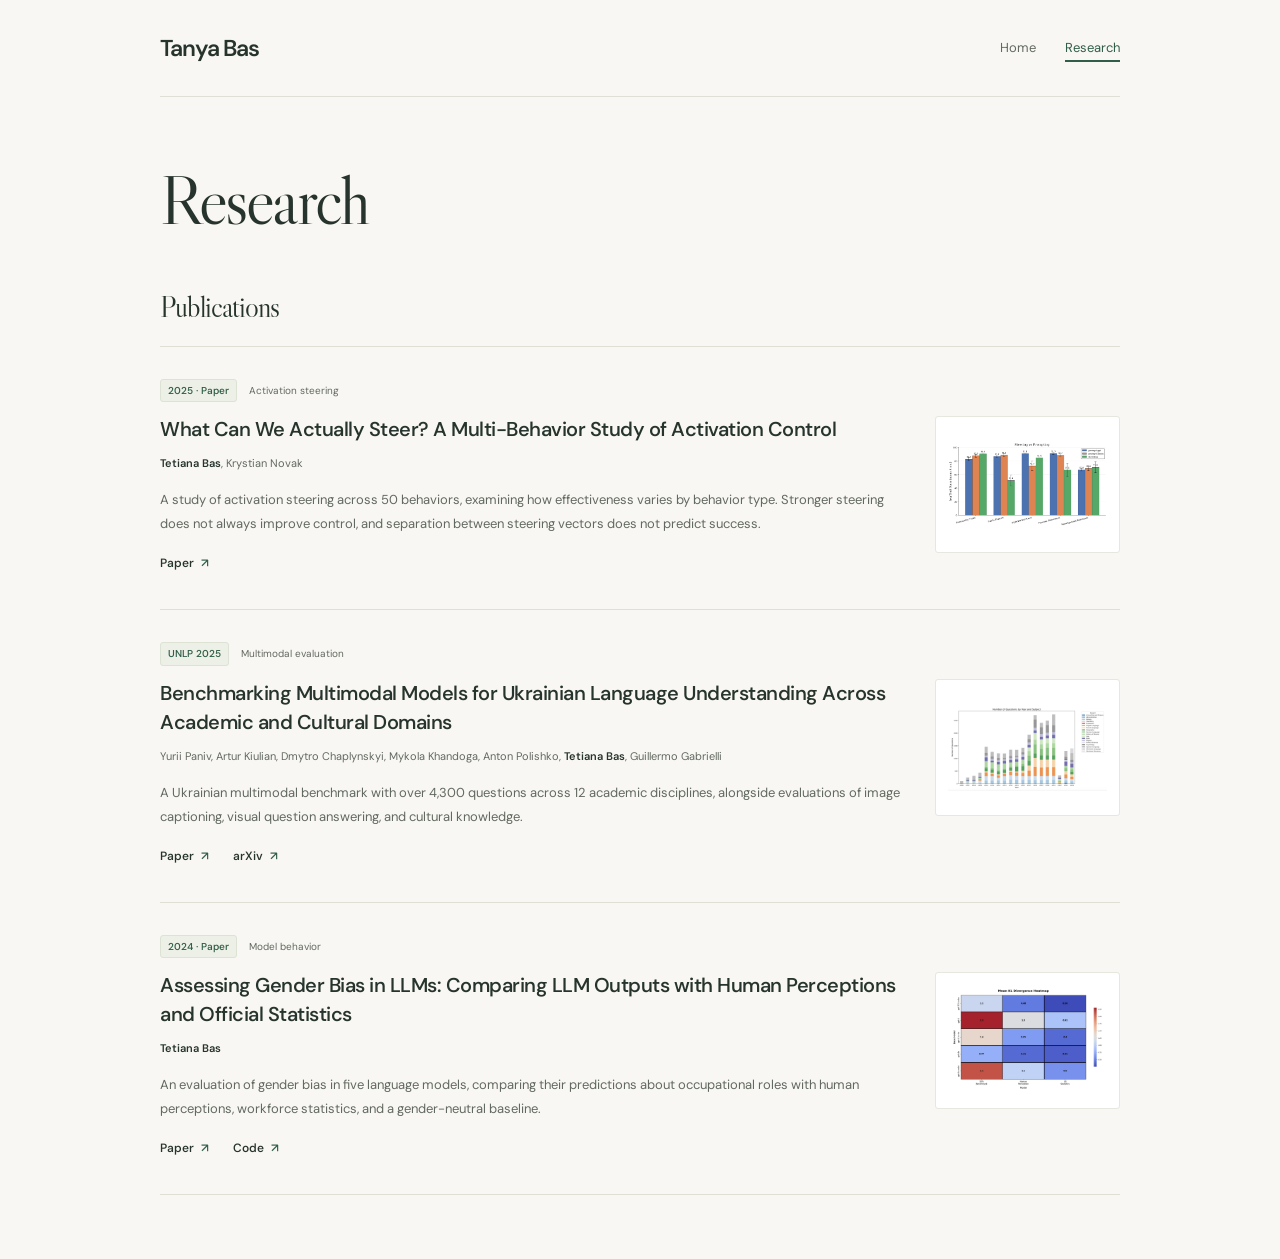
==== research/index.html @ 51245027 "Hide empty Writing section from navigation" ====
<!doctype html>
<html lang="en">
<head>
  <meta charset="utf-8">
  <meta name="viewport" content="width=device-width, initial-scale=1">
  <title>Research · Tanya Bas</title>
  <meta name="description" content="Selected research by Tanya Bas on activation steering, model evaluation, Ukrainian multimodal benchmarks, and gender bias in language models.">
  <meta name="theme-color" content="#f8f7f3">
  <meta property="og:title" content="Research · Tanya Bas">
  <meta property="og:description" content="Selected research by Tanya Bas on activation steering, model evaluation, Ukrainian multimodal benchmarks, and gender bias in language models.">
  <meta property="og:type" content="website">
  <meta property="og:url" content="https://tanya-bas.github.io/research/">
  <link rel="canonical" href="https://tanya-bas.github.io/research/">
  <link rel="icon" href="../assets/favicon.svg" type="image/svg+xml">
  <link rel="preconnect" href="https://fonts.googleapis.com">
  <link rel="preconnect" href="https://fonts.gstatic.com" crossorigin>
  <link href="https://fonts.googleapis.com/css2?family=DM+Sans:wght@400;450;500;550;600;650&family=Libre+Caslon+Display&display=swap" rel="stylesheet">
  <link rel="stylesheet" href="../assets/style.css">
</head>
<body>
  <a class="skip-link" href="#main">Skip to content</a>
  <div class="site-shell">
    <header class="site-header">
      <a class="wordmark" href=".././" aria-label="Tanya Bas, home">Tanya Bas</a>
      <nav aria-label="Main navigation">
          <a href=".././">Home</a>
          <a href="../research/" aria-current="page">Research</a>
          <!-- Restore the Writing link when the first piece is published. -->
      </nav>
    </header>
    <main id="main" tabindex="-1">
      <header class="page-intro">
        <h1>Research</h1>
      </header>

      <section aria-labelledby="publications-title" class="publications">
        <div class="section-heading"><h2 id="publications-title">Publications</h2></div>
        <article class="paper" id="activation-steering">
          <div class="paper-main">
            <div class="paper-meta"><span class="badge">2025 · Paper</span><span>Activation steering</span></div>
            <h3><a href="https://arxiv.org/abs/2511.18284">What Can We Actually Steer? A Multi-Behavior Study of Activation Control</a></h3>
            <p class="authors"><strong>Tetiana Bas</strong>, Krystian Novak</p>
            <p class="paper-summary">A study of activation steering across 50 behaviors, examining how effectiveness varies by behavior type. Stronger steering does not always improve control, and separation between steering vectors does not predict success.</p>
            <div class="paper-links"><a href="https://arxiv.org/abs/2511.18284">Paper <span aria-hidden="true">↗</span></a></div>
          </div>
          <a class="paper-figure" href="../assets/steering_vs_prompting.png" aria-label="View full-size steering versus prompting chart">
            <img src="../assets/steering_vs_prompting.png" alt="Bar chart comparing activation steering with GPT and Llama prompting across personality traits, public figures, style cues, persona archetypes, and misalignment behaviors" width="1087" height="586" loading="lazy">
          </a>
        </article>
        <article class="paper" id="ukrainian-benchmark">
          <div class="paper-main">
            <div class="paper-meta"><span class="badge">UNLP 2025</span><span>Multimodal evaluation</span></div>
            <h3><a href="https://aclanthology.org/2025.unlp-1.2/">Benchmarking Multimodal Models for Ukrainian Language Understanding Across Academic and Cultural Domains</a></h3>
            <p class="authors">Yurii Paniv, Artur Kiulian, Dmytro Chaplynskyi, Mykola Khandoga, Anton Polishko, <strong>Tetiana Bas</strong>, Guillermo Gabrielli</p>
            <p class="paper-summary">A Ukrainian multimodal benchmark with over 4,300 questions across 12 academic disciplines, alongside evaluations of image captioning, visual question answering, and cultural knowledge.</p>
            <div class="paper-links"><a href="https://aclanthology.org/2025.unlp-1.2/">Paper <span aria-hidden="true">↗</span></a><a href="https://arxiv.org/abs/2411.14647">arXiv <span aria-hidden="true">↗</span></a></div>
          </div>
          <a class="paper-figure" href="../assets/evals_ua.png" aria-label="View full-size multimodal benchmark chart">
            <img src="../assets/previews/languages.webp" alt="Comparison of correct answers across models and academic disciplines" width="900" height="488" loading="lazy">
          </a>
        </article>
        <article class="paper" id="gender-bias">
          <div class="paper-main">
            <div class="paper-meta"><span class="badge">2024 · Paper</span><span>Model behavior</span></div>
            <h3><a href="https://arxiv.org/abs/2411.13738">Assessing Gender Bias in LLMs: Comparing LLM Outputs with Human Perceptions and Official Statistics</a></h3>
            <p class="authors"><strong>Tetiana Bas</strong></p>
            <p class="paper-summary">An evaluation of gender bias in five language models, comparing their predictions about occupational roles with human perceptions, workforce statistics, and a gender-neutral baseline.</p>
            <div class="paper-links"><a href="https://arxiv.org/abs/2411.13738">Paper <span aria-hidden="true">↗</span></a><a href="https://github.com/TetianaBas/LLM_biases">Code <span aria-hidden="true">↗</span></a></div>
          </div>
          <a class="paper-figure" href="../assets/evals_gender_bias.png" aria-label="View full-size gender bias analysis heatmap">
            <img src="../assets/previews/bias.webp" alt="Heatmap comparing KL divergence across language models in the gender bias study" width="900" height="603" loading="lazy">
          </a>
        </article>
      </section>
    </main>
  </div>
</body>
</html>
---- assets/style.css ----
:root {
  --paper: #f8f7f3;
  --ink: #27342d;
  --muted: #626960;
  --green: #315e48;
  --line: #dedfd5;
  --soft-green: #edf0e7;
  --serif: 'Libre Caslon Display', Georgia, serif;
  --sans: 'DM Sans', -apple-system, BlinkMacSystemFont, 'Segoe UI', sans-serif;
}

* { box-sizing: border-box; }
html { scroll-behavior: smooth; scroll-padding-top: 32px; }
body {
  margin: 0;
  background: var(--paper);
  color: var(--ink);
  font: 15px/1.75 var(--sans);
  -webkit-font-smoothing: antialiased;
}
::selection { background: #dce6d5; }
a { color: inherit; text-underline-offset: 4px; text-decoration-thickness: 1px; }
a:hover { color: var(--green); }
a:focus-visible { outline: 2px solid var(--green); outline-offset: 5px; border-radius: 2px; }
main:focus { outline: none; }
img { display: block; max-width: 100%; height: auto; }
h1, h2, h3, p, figure { margin: 0; }
h1, h2 { font-family: var(--serif); font-weight: 400; letter-spacing: -.035em; line-height: 1.12; }
h1 { font-size: 76px; }
h2 { font-size: 34px; }
h3 { font-size: 20px; font-weight: 550; line-height: 1.45; letter-spacing: -.025em; }
.site-shell { width: min(100% - 96px, 960px); margin: auto; min-height: 100svh; display: flex; flex-direction: column; }
main { flex: 1; padding-bottom: 64px; }
.skip-link {
  position: fixed;
  top: 12px;
  left: 12px;
  z-index: 10;
  padding: 10px 18px;
  background: var(--ink);
  color: white;
  transform: translateY(-160%);
}
.skip-link:focus { transform: none; color: white; }
.site-header { display: flex; align-items: center; justify-content: space-between; border-bottom: 1px solid var(--line); padding: 28px 0; }
.wordmark { font-size: 23px; font-weight: 600; letter-spacing: -1.1px; text-decoration: none; }
nav { display: flex; align-items: center; gap: 29px; font-size: 13px; }
nav a { text-decoration: none; color: var(--muted); padding: 5px 0; }
nav a:hover { text-decoration: underline; }
nav a[aria-current='page'] { color: var(--green); text-decoration: underline; text-decoration-thickness: 2px; text-underline-offset: 8px; }
.home-intro { display: grid; grid-template-columns: minmax(0, 1fr) 205px; gap: 75px; align-items: center; padding: 70px 0 64px; }
.role { font-size: 21px; color: var(--green); margin: 10px 0 21px; letter-spacing: -.3px; }
.prose { max-width: 555px; color: var(--muted); font-size: 15px; line-height: 1.9; }
.prose p + p { margin-top: 14px; }
.profile-links, .paper-links { display: flex; flex-wrap: wrap; gap: 24px; margin-top: 25px; font-size: 13px; font-weight: 550; }
.profile-links a, .paper-links a { text-decoration: none; }
.profile-links a:hover, .paper-links a:hover { text-decoration: underline; }
.profile-links span, .paper-links span { color: var(--green); margin-left: 4px; }
.portrait { padding-top: 8px; align-self: start; }
.portrait img { width: 205px; aspect-ratio: 1/1.13; object-fit: cover; border: 6px solid white; border-radius: 3px; box-shadow: 0 3px 15px #27342d0c; }
.section-heading { display: flex; justify-content: space-between; align-items: baseline; gap: 20px; margin-bottom: 23px; }
.news-section { border-top: 1px solid var(--line); padding-top: 34px; }
.timeline { list-style: none; margin: 0; padding: 0; }
.timeline li { position: relative; display: grid; grid-template-columns: 100px minmax(0, 1fr); gap: 29px; padding: 0 0 26px 20px; }
.timeline li::before { content: ''; position: absolute; left: 0; top: 10px; width: 5px; height: 5px; border: 1px solid #718268; border-radius: 50%; background: var(--paper); z-index: 1; }
.timeline li:not(:last-child)::after { content: ''; position: absolute; left: 3px; top: 15px; bottom: -10px; width: 1px; background: var(--line); }
.timeline time { font-size: 12px; color: var(--muted); padding-top: 2px; font-variant-numeric: tabular-nums; }
.timeline p { font-size: 14px; line-height: 1.85; }
.timeline a { text-decoration-color: #b5c1af; }
.timeline a:hover { text-decoration-color: var(--green); }
.page-intro { padding: 65px 0 53px; }
.page-intro h1 { font-size: 68px; }
.publications .section-heading { padding-bottom: 22px; margin-bottom: 0; border-bottom: 1px solid var(--line); }
.publications h2 { font-size: 29px; }
.paper { display: grid; grid-template-columns: minmax(0, 1fr) 185px; gap: 35px; padding: 32px 0 35px; border-bottom: 1px solid var(--line); }
.paper-meta { display: flex; flex-wrap: wrap; gap: 12px; align-items: center; color: var(--muted); font-size: 10px; margin-bottom: 13px; }
.badge { color: var(--green); background: var(--soft-green); border: 1px solid #dce3d4; border-radius: 3px; padding: 2px 7px; font-weight: 550; }
.paper h3 a { text-decoration: none; }
.paper h3 a:hover { text-decoration: underline; }
.authors { font-size: 11px; color: var(--muted); line-height: 1.8; margin-top: 10px; }
.authors strong { color: var(--ink); font-weight: 600; }
.paper-summary { font-size: 13px; color: var(--muted); line-height: 1.85; margin-top: 14px; }
.paper-links { font-size: 12px; margin-top: 17px; }
.paper-figure { align-self: start; display: flex; align-items: center; justify-content: center; margin-top: 37px; padding: 12px; background: white; border: 1px solid #e6e7df; border-radius: 3px; min-height: 137px; }
.paper-figure:hover { border-color: #aebfa4; }
.writing-empty { border-top: 1px solid var(--line); padding: 44px 0 92px; max-width: 100%; }
.writing-empty p { color: var(--muted); margin: 14px 0 24px; font-size: 14px; }

@media (max-width: 850px) {
  .site-shell { width: calc(100% - 64px); }
  .home-intro { grid-template-columns: minmax(0, 1fr) 170px; gap: 40px; }
  h1 { font-size: 65px; }
  .portrait img { width: 170px; }
  .paper { grid-template-columns: minmax(0, 1fr) 150px; gap: 25px; }
}

@media (max-width: 600px) {
  .site-shell { width: calc(100% - 42px); }
  .site-header { padding: 20px 0; }
  .wordmark { font-size: 21px; }
  nav { gap: 18px; font-size: 12px; }
  .home-intro { grid-template-columns: 1fr; gap: 30px; padding: 42px 0 40px; }
  h1 { font-size: 62px; }
  .role { font-size: 19px; margin-top: 8px; }
  .prose { font-size: 14px; }
  .profile-links { margin-top: 20px; }
  .portrait { justify-self: start; padding-top: 0; margin-left: 0; }
  .portrait img { width: 140px; aspect-ratio: 1; }
  .section-heading { flex-direction: column; gap: 8px; margin-bottom: 24px; }
  h2 { font-size: 31px; }
  .news-section { padding-top: 28px; }
  .timeline li { grid-template-columns: 1fr; gap: 5px; padding-left: 19px; padding-bottom: 25px; }
  .timeline time { font-size: 11px; padding-top: 0; }
  .timeline p { font-size: 13px; }
  .page-intro { padding: 42px 0 38px; }
  .page-intro h1 { font-size: 58px; }
  .paper { grid-template-columns: 1fr; gap: 22px; padding: 25px 0 29px; }
  .paper h3 { font-size: 20px; }
  .paper-figure { margin-top: 0; justify-self: start; width: 210px; min-height: 0; padding: 10px; }
  .paper-meta { gap: 9px; }
  .writing-empty { padding: 31px 0 65px; }
}

@media (max-width: 360px) {
  nav { gap: 13px; font-size: 11px; }
  h1 { font-size: 54px; }
}

@media (prefers-reduced-motion: reduce) {
  html { scroll-behavior: auto; }
  *, *::before, *::after { transition: none !important; }
}

@media print {
  body { background: white; }
  .site-shell { width: 100%; }
  nav, .skip-link { display: none; }
  .home-intro, .page-intro { padding: 20px 0; }
  .paper, .timeline li { break-inside: avoid; }
}
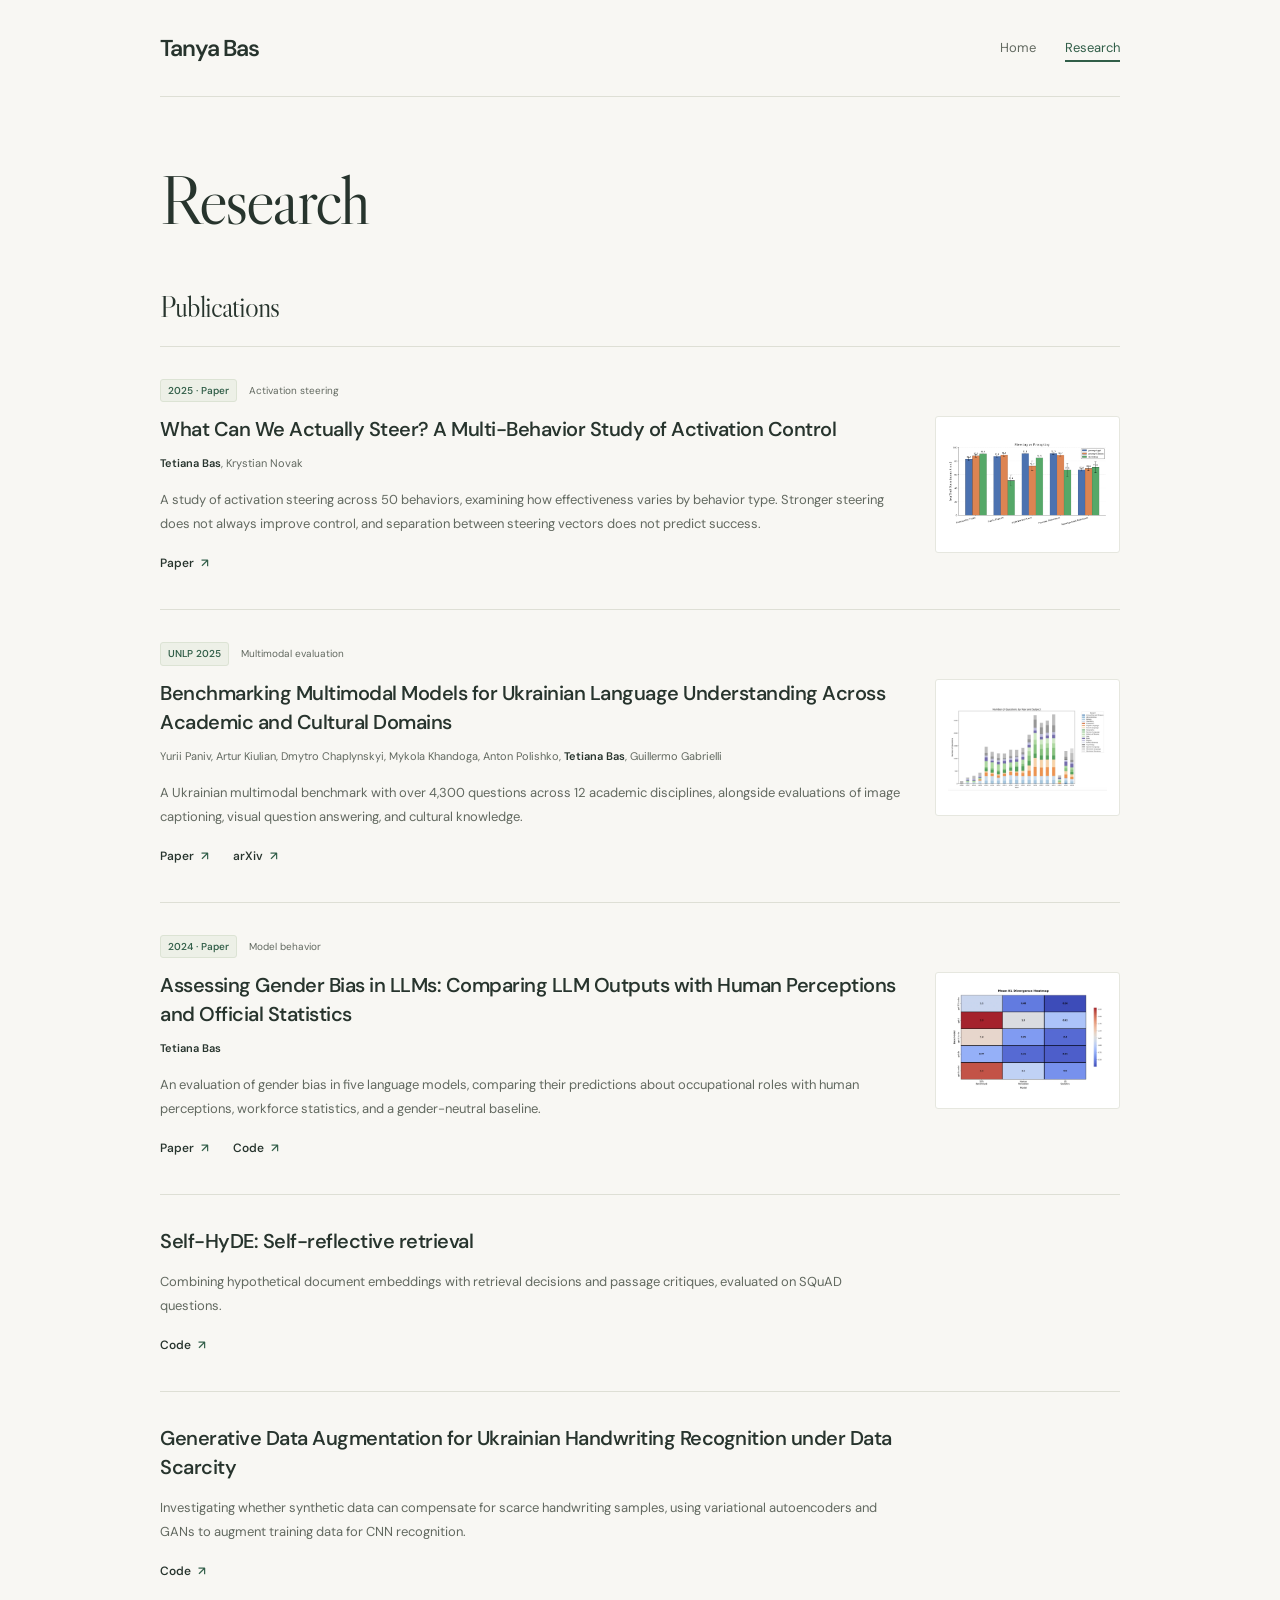
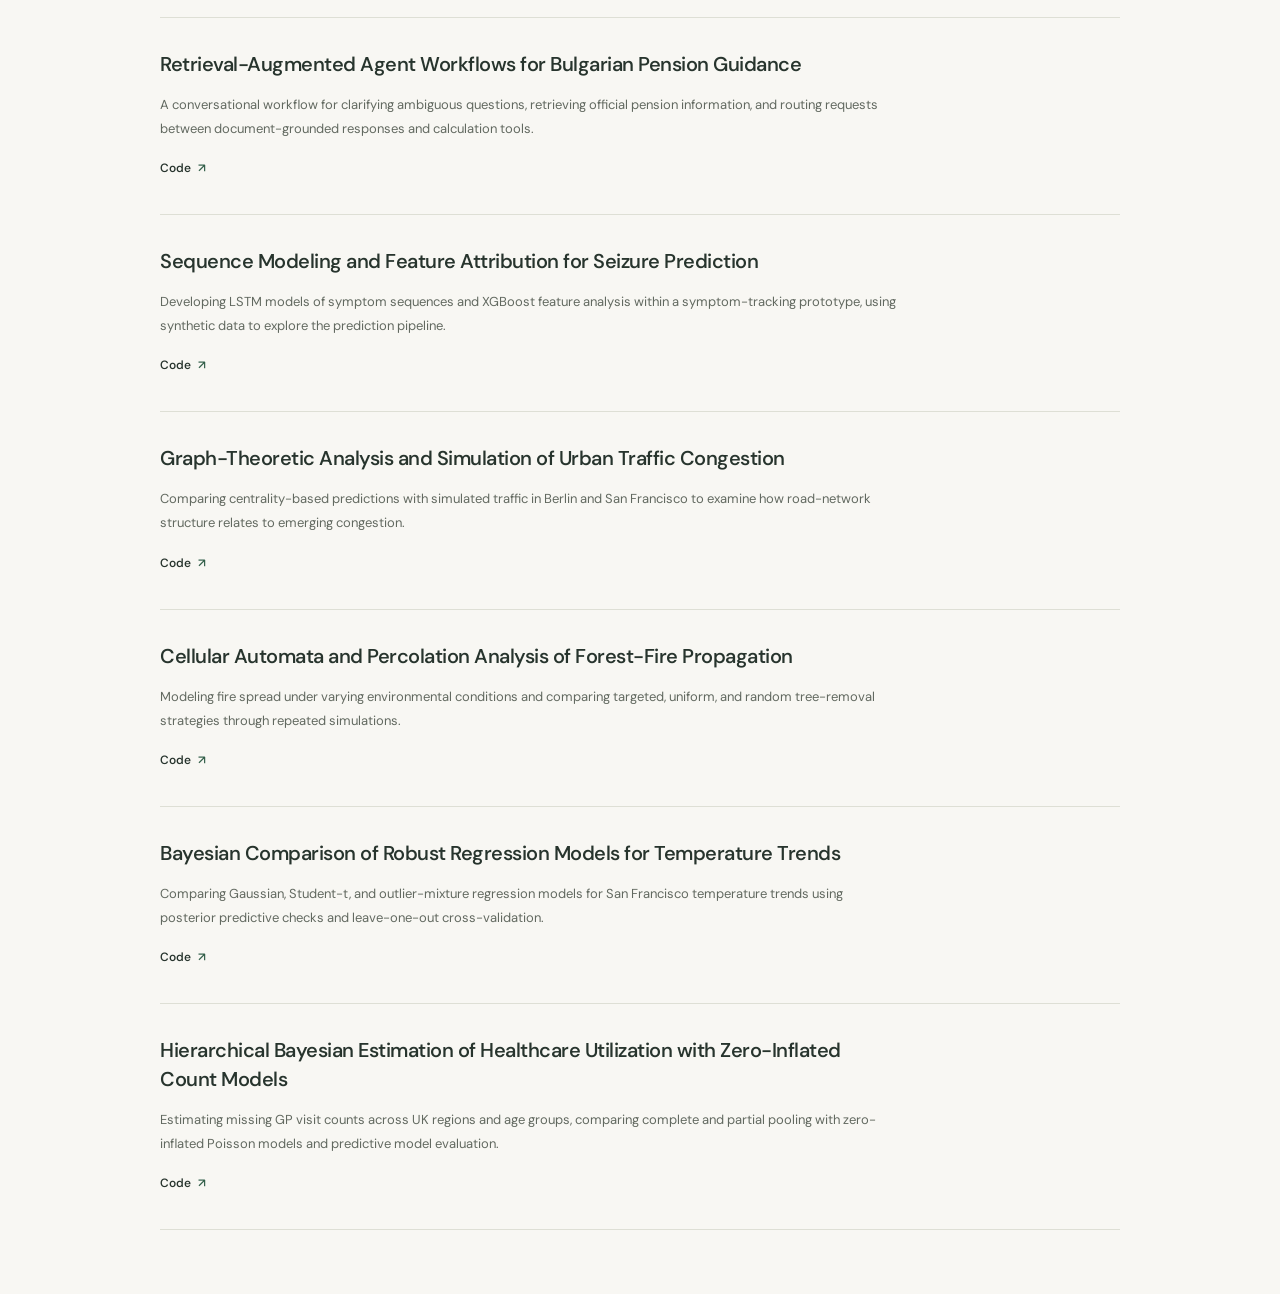
==== commit 31aea52a: "Add earlier research projects with academic titles and code links" ====
--- a/research/index.html
+++ b/research/index.html
@@ -72,6 +72,65 @@
           </a>
         </article>
       </section>
+
+      <section class="publications" id="earlier-research" aria-label="Projects">
+        <article class="paper" id="self-hyde">
+          <div class="paper-main">
+            <h3><a href="https://github.com/tanya-bas/self-hyde-rag">Self-HyDE: Self-reflective retrieval</a></h3>
+            <p class="paper-summary">Combining hypothetical document embeddings with retrieval decisions and passage critiques, evaluated on SQuAD questions.</p>
+            <div class="paper-links"><a href="https://github.com/tanya-bas/self-hyde-rag">Code <span aria-hidden="true">↗</span></a></div>
+          </div>
+        </article>
+        <article class="paper" id="handwriting-recognition">
+          <div class="paper-main">
+            <h3><a href="https://github.com/tanya-bas/ocr_data_scarcity">Generative Data Augmentation for Ukrainian Handwriting Recognition under Data Scarcity</a></h3>
+            <p class="paper-summary">Investigating whether synthetic data can compensate for scarce handwriting samples, using variational autoencoders and GANs to augment training data for CNN recognition.</p>
+            <div class="paper-links"><a href="https://github.com/tanya-bas/ocr_data_scarcity">Code <span aria-hidden="true">↗</span></a></div>
+          </div>
+        </article>
+        <article class="paper" id="pensiongpt">
+          <div class="paper-main">
+            <h3><a href="https://github.com/tanya-bas/bab-ai">Retrieval-Augmented Agent Workflows for Bulgarian Pension Guidance</a></h3>
+            <p class="paper-summary">A conversational workflow for clarifying ambiguous questions, retrieving official pension information, and routing requests between document-grounded responses and calculation tools.</p>
+            <div class="paper-links"><a href="https://github.com/tanya-bas/bab-ai">Code <span aria-hidden="true">↗</span></a></div>
+          </div>
+        </article>
+        <article class="paper" id="seizuresavvy">
+          <div class="paper-main">
+            <h3><a href="https://github.com/tanya-bas/seizure-savvy">Sequence Modeling and Feature Attribution for Seizure Prediction</a></h3>
+            <p class="paper-summary">Developing LSTM models of symptom sequences and XGBoost feature analysis within a symptom-tracking prototype, using synthetic data to explore the prediction pipeline.</p>
+            <div class="paper-links"><a href="https://github.com/tanya-bas/seizure-savvy">Code <span aria-hidden="true">↗</span></a></div>
+          </div>
+        </article>
+        <article class="paper" id="traffic-networks">
+          <div class="paper-main">
+            <h3><a href="https://github.com/tanya-bas/Complex_systems_simulations">Graph-Theoretic Analysis and Simulation of Urban Traffic Congestion</a></h3>
+            <p class="paper-summary">Comparing centrality-based predictions with simulated traffic in Berlin and San Francisco to examine how road-network structure relates to emerging congestion.</p>
+            <div class="paper-links"><a href="https://github.com/tanya-bas/Complex_systems_simulations/blob/main/Berlin%20Traffic%20Simulation.ipynb">Code <span aria-hidden="true">↗</span></a></div>
+          </div>
+        </article>
+        <article class="paper" id="forest-fire">
+          <div class="paper-main">
+            <h3><a href="https://github.com/tanya-bas/Complex_systems_simulations">Cellular Automata and Percolation Analysis of Forest-Fire Propagation</a></h3>
+            <p class="paper-summary">Modeling fire spread under varying environmental conditions and comparing targeted, uniform, and random tree-removal strategies through repeated simulations.</p>
+            <div class="paper-links"><a href="https://github.com/tanya-bas/Complex_systems_simulations/blob/main/Fire%20Spread%20Modeling.ipynb">Code <span aria-hidden="true">↗</span></a></div>
+          </div>
+        </article>
+        <article class="paper" id="bayesian-temperature">
+          <div class="paper-main">
+            <h3><a href="https://github.com/tanya-bas/Bayesian_modelling">Bayesian Comparison of Robust Regression Models for Temperature Trends</a></h3>
+            <p class="paper-summary">Comparing Gaussian, Student-t, and outlier-mixture regression models for San Francisco temperature trends using posterior predictive checks and leave-one-out cross-validation.</p>
+            <div class="paper-links"><a href="https://github.com/tanya-bas/Bayesian_modelling/blob/main/SF_weather_prediction.ipynb">Code <span aria-hidden="true">↗</span></a></div>
+          </div>
+        </article>
+        <article class="paper" id="bayesian-gp-visits">
+          <div class="paper-main">
+            <h3><a href="https://github.com/tanya-bas/Bayesian_modelling">Hierarchical Bayesian Estimation of Healthcare Utilization with Zero-Inflated Count Models</a></h3>
+            <p class="paper-summary">Estimating missing GP visit counts across UK regions and age groups, comparing complete and partial pooling with zero-inflated Poisson models and predictive model evaluation.</p>
+            <div class="paper-links"><a href="https://github.com/tanya-bas/Bayesian_modelling/blob/main/UK_GP_Visit_Estimations.ipynb">Code <span aria-hidden="true">↗</span></a></div>
+          </div>
+        </article>
+      </section>
     </main>
   </div>
 </body>
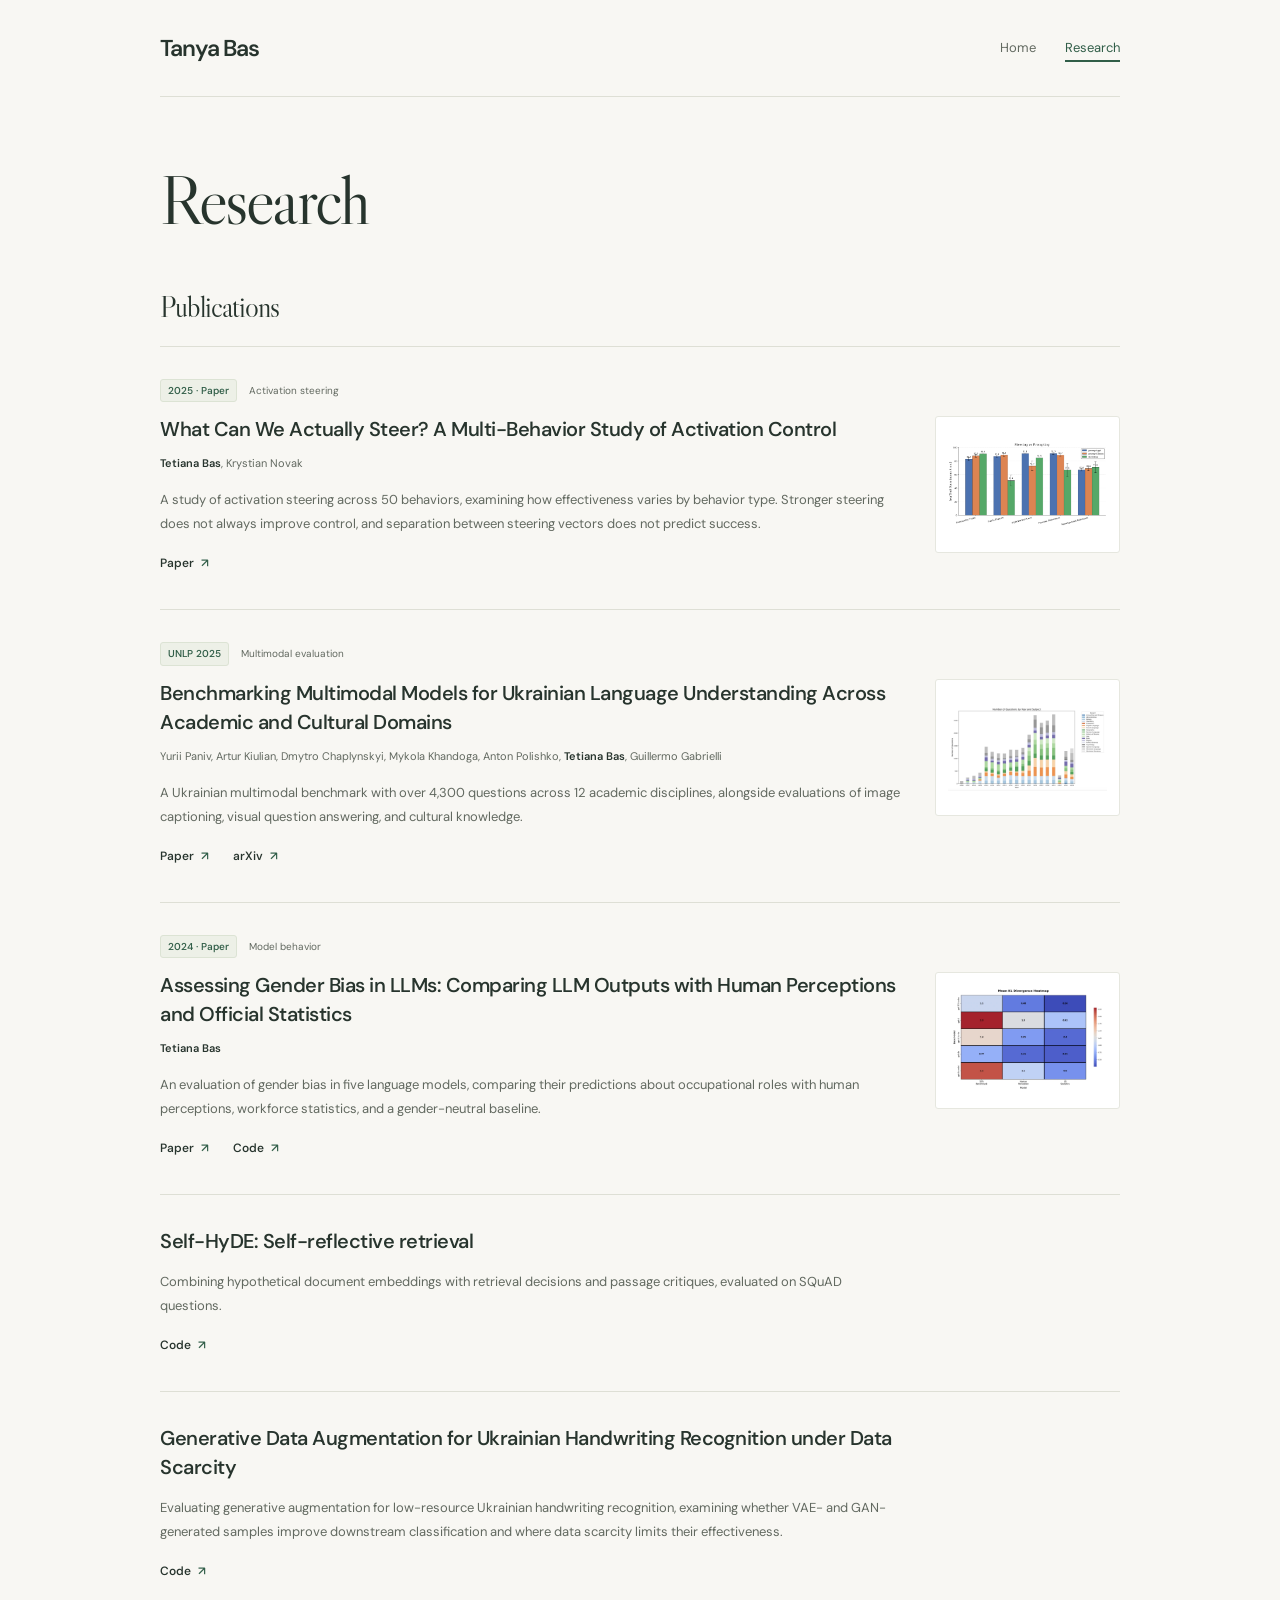
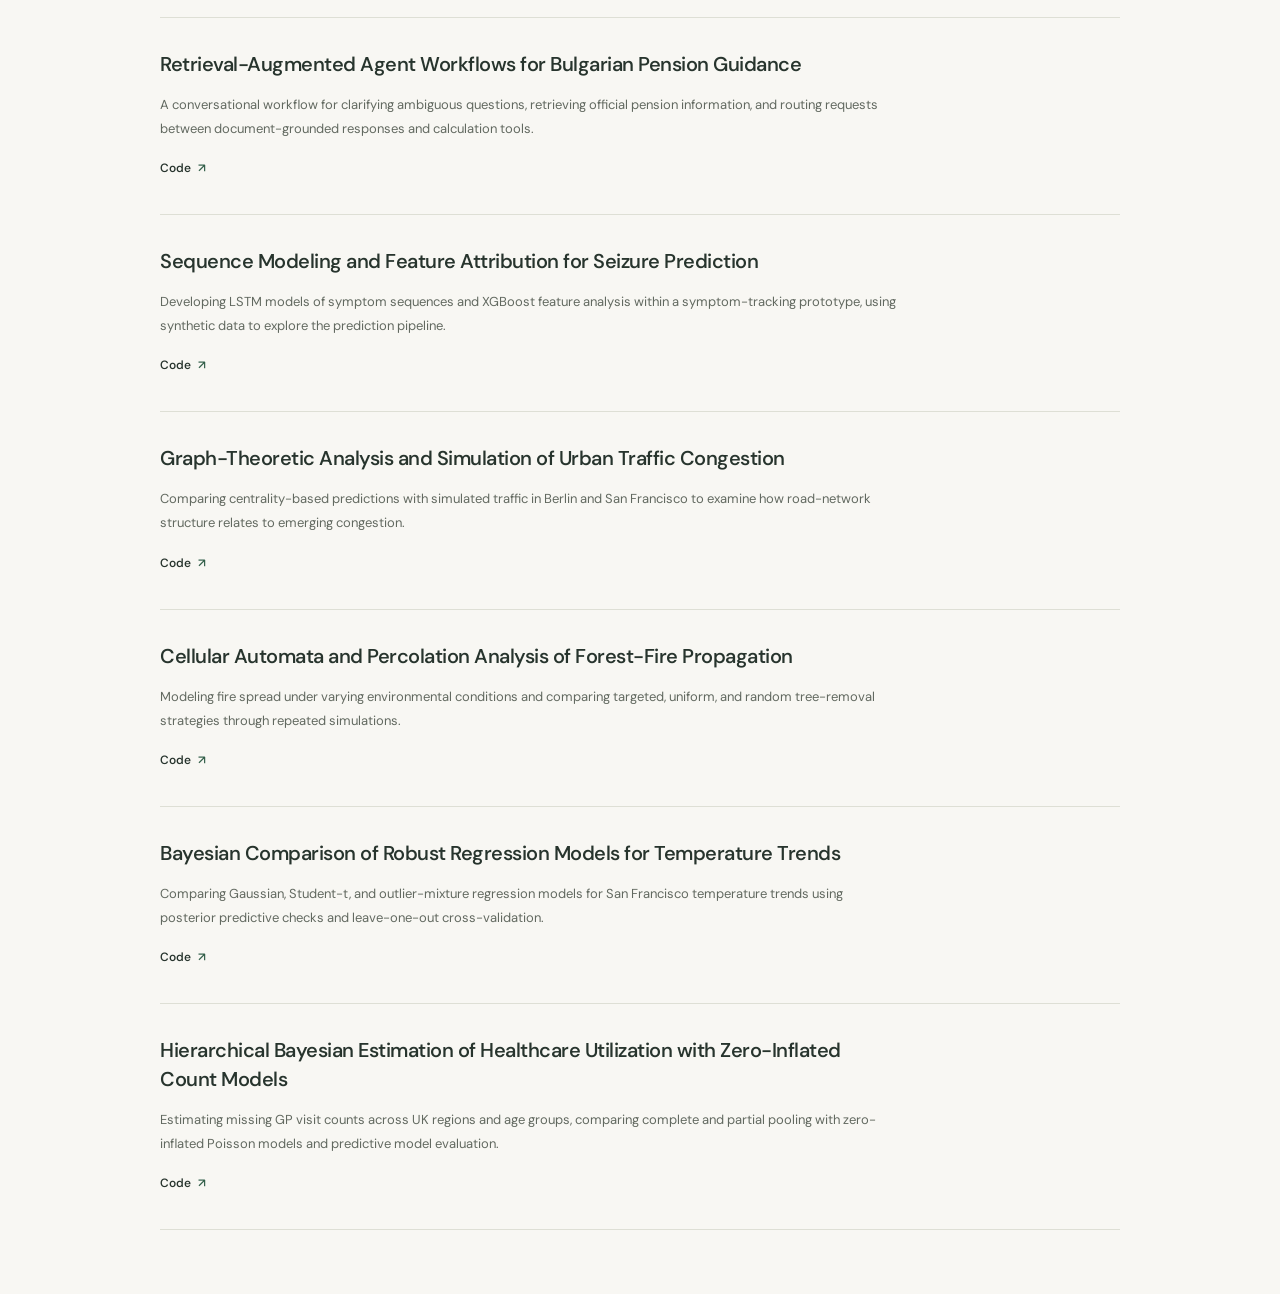
==== commit a9ba5988: "Refine handwriting recognition project description" ====
--- a/research/index.html
+++ b/research/index.html
@@ -84,7 +84,7 @@
         <article class="paper" id="handwriting-recognition">
           <div class="paper-main">
             <h3><a href="https://github.com/tanya-bas/ocr_data_scarcity">Generative Data Augmentation for Ukrainian Handwriting Recognition under Data Scarcity</a></h3>
-            <p class="paper-summary">Investigating whether synthetic data can compensate for scarce handwriting samples, using variational autoencoders and GANs to augment training data for CNN recognition.</p>
+            <p class="paper-summary">Evaluating generative augmentation for low-resource Ukrainian handwriting recognition, examining whether VAE- and GAN-generated samples improve downstream classification and where data scarcity limits their effectiveness.</p>
             <div class="paper-links"><a href="https://github.com/tanya-bas/ocr_data_scarcity">Code <span aria-hidden="true">↗</span></a></div>
           </div>
         </article>
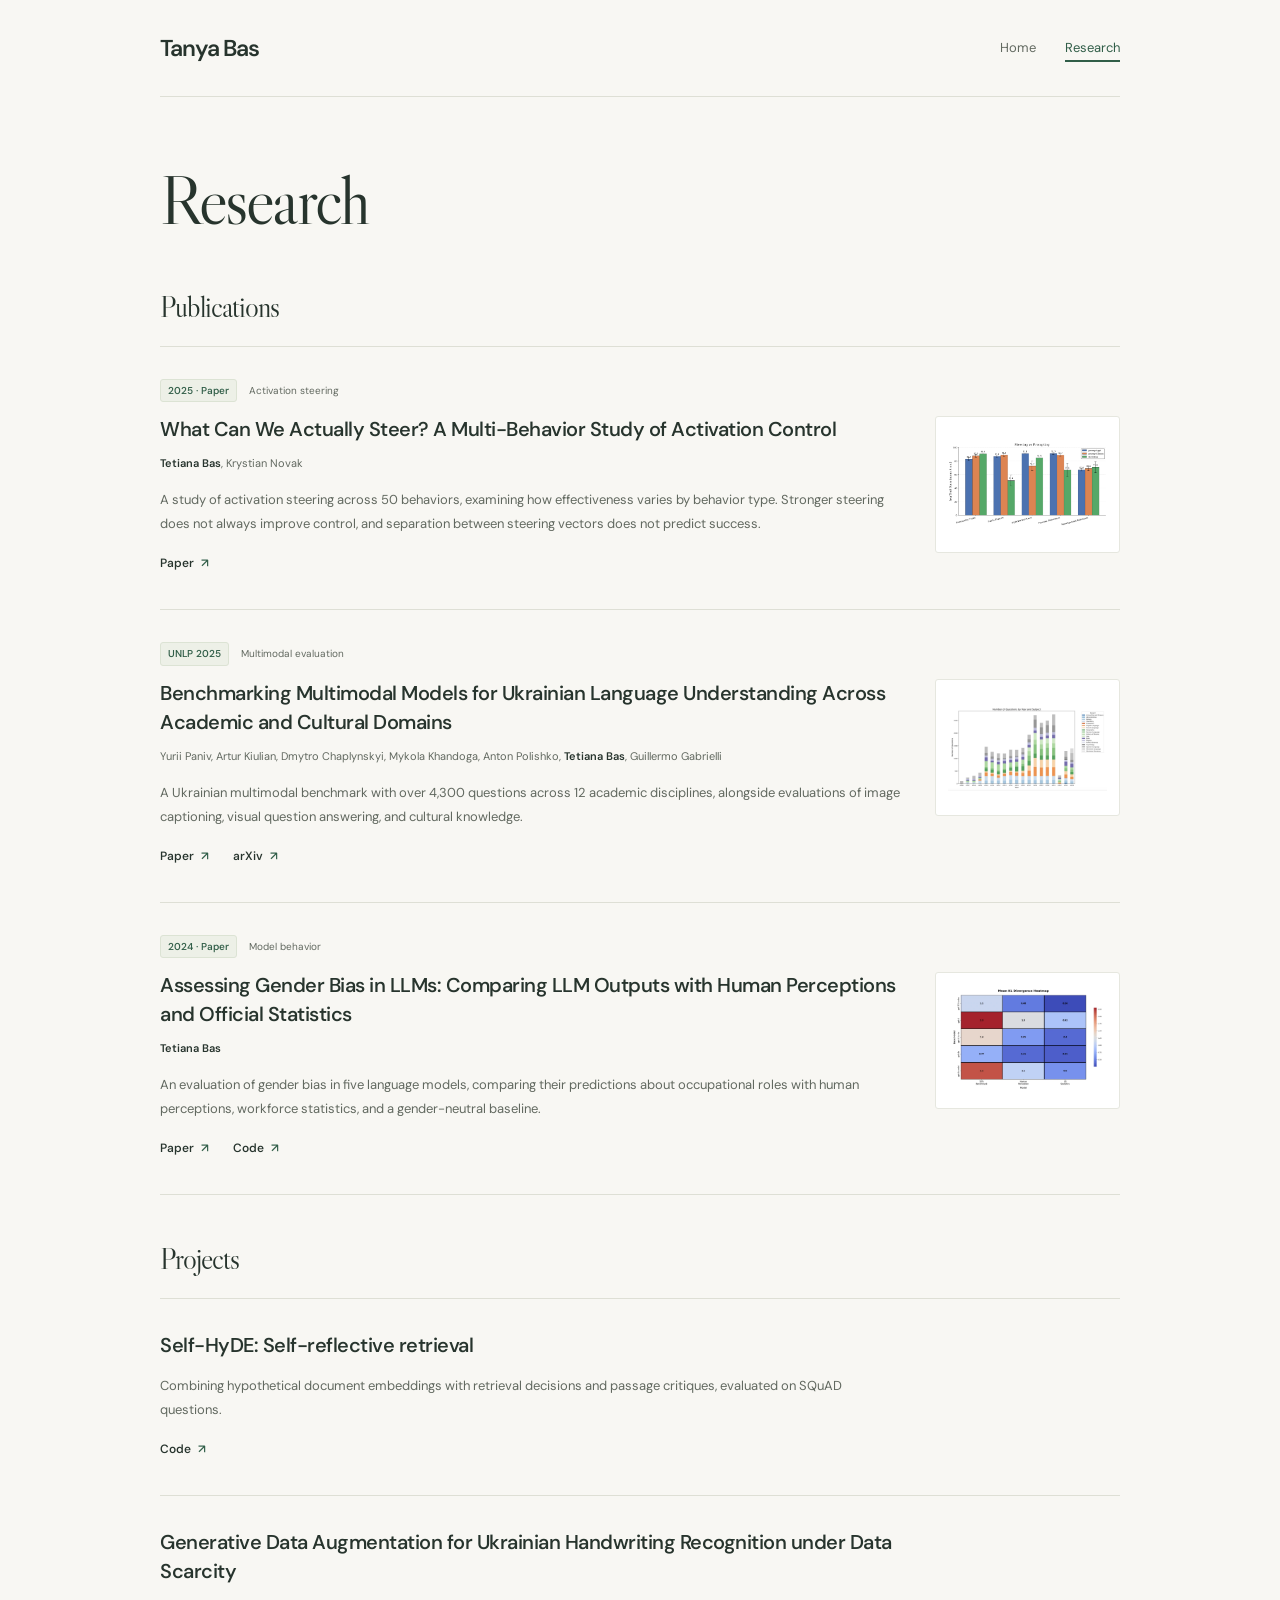
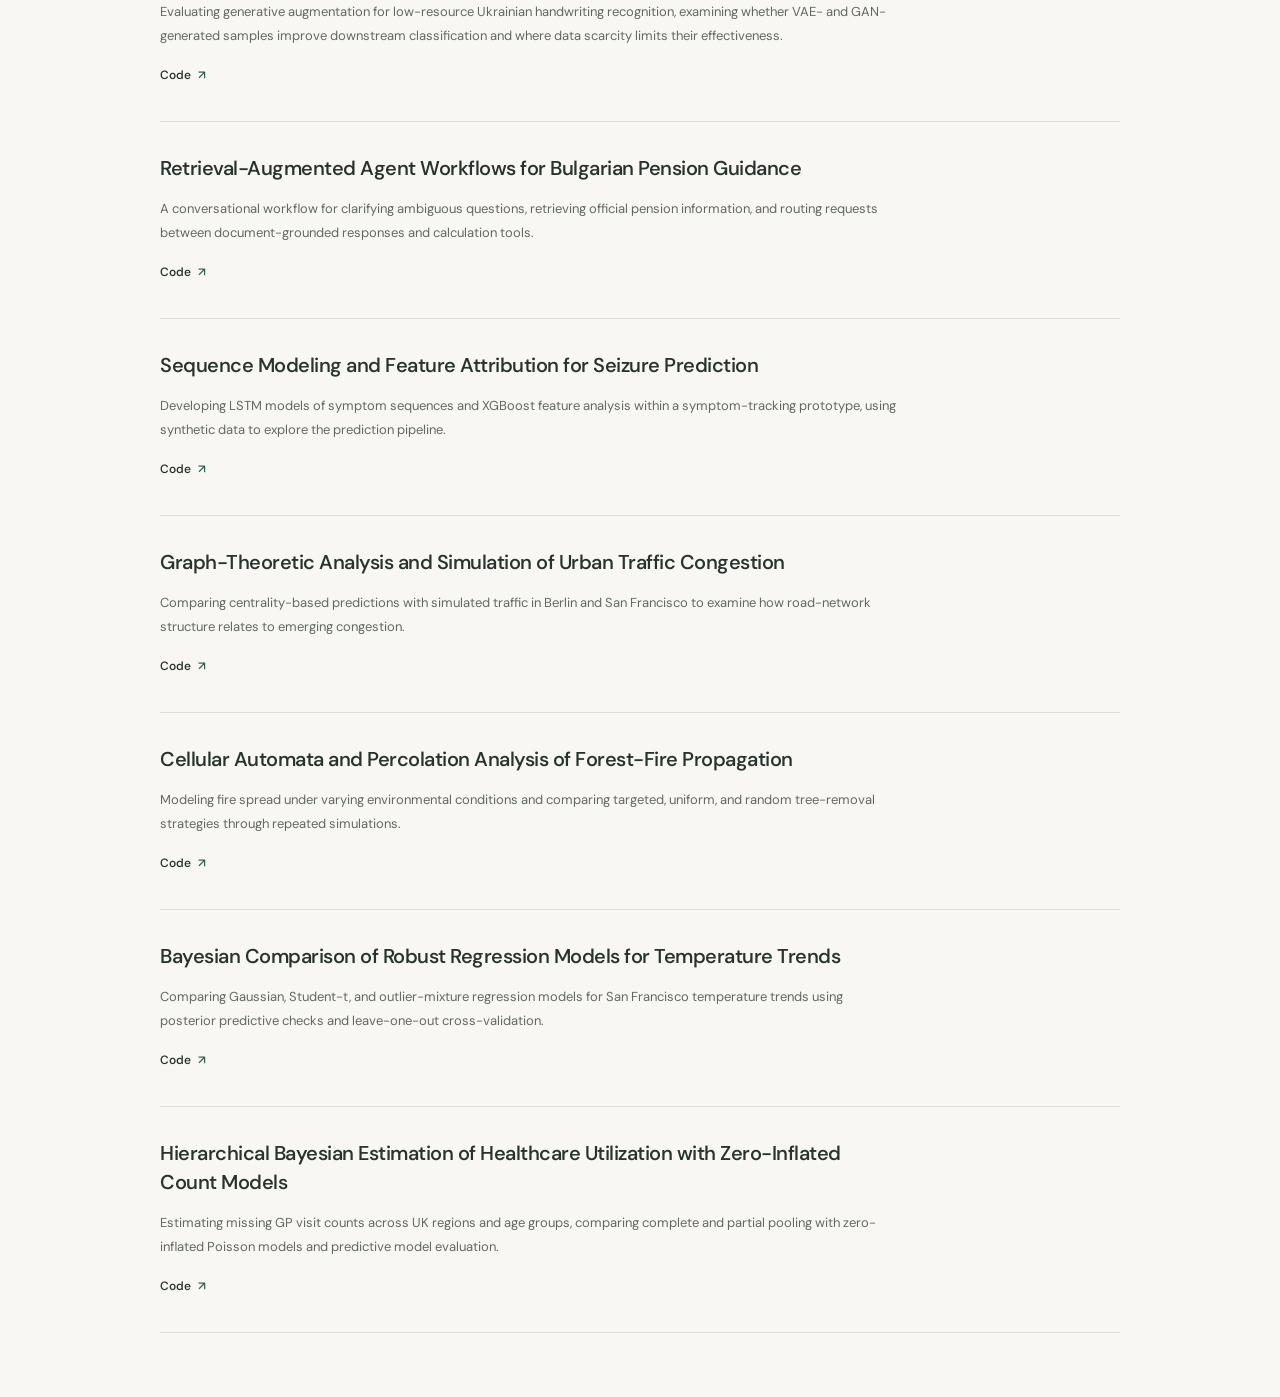
==== commit 7a7ff833: "Separate publications and projects with section headings" ====
--- a/research/index.html
+++ b/research/index.html
@@ -73,7 +73,8 @@
         </article>
       </section>
 
-      <section class="publications" id="earlier-research" aria-label="Projects">
+      <section class="publications projects" id="earlier-research" aria-labelledby="projects-title">
+        <div class="section-heading"><h2 id="projects-title">Projects</h2></div>
         <article class="paper" id="self-hyde">
           <div class="paper-main">
             <h3><a href="https://github.com/tanya-bas/self-hyde-rag">Self-HyDE: Self-reflective retrieval</a></h3>
--- a/assets/style.css
+++ b/assets/style.css
@@ -72,6 +72,7 @@
 .page-intro h1 { font-size: 68px; }
 .publications .section-heading { padding-bottom: 22px; margin-bottom: 0; border-bottom: 1px solid var(--line); }
 .publications h2 { font-size: 29px; }
+.projects { margin-top: 48px; }
 .paper { display: grid; grid-template-columns: minmax(0, 1fr) 185px; gap: 35px; padding: 32px 0 35px; border-bottom: 1px solid var(--line); }
 .paper-meta { display: flex; flex-wrap: wrap; gap: 12px; align-items: center; color: var(--muted); font-size: 10px; margin-bottom: 13px; }
 .badge { color: var(--green); background: var(--soft-green); border: 1px solid #dce3d4; border-radius: 3px; padding: 2px 7px; font-weight: 550; }
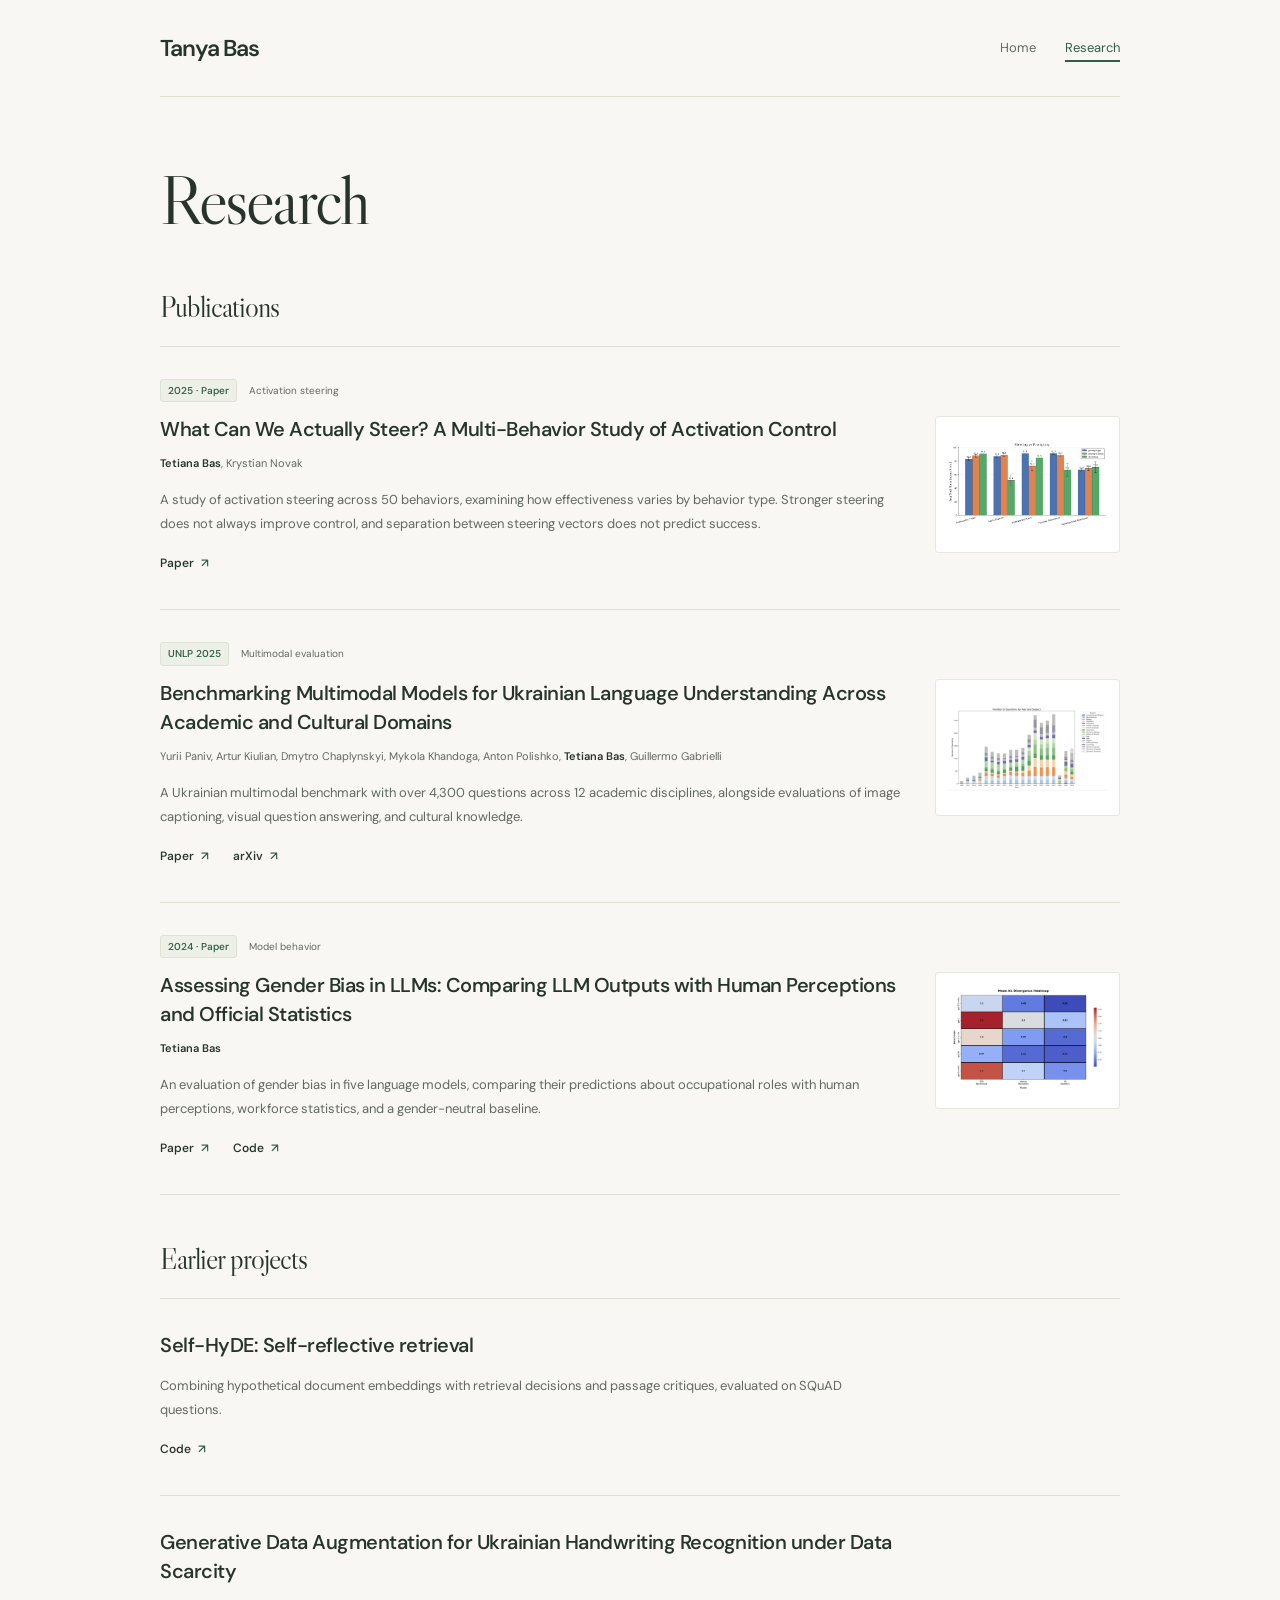
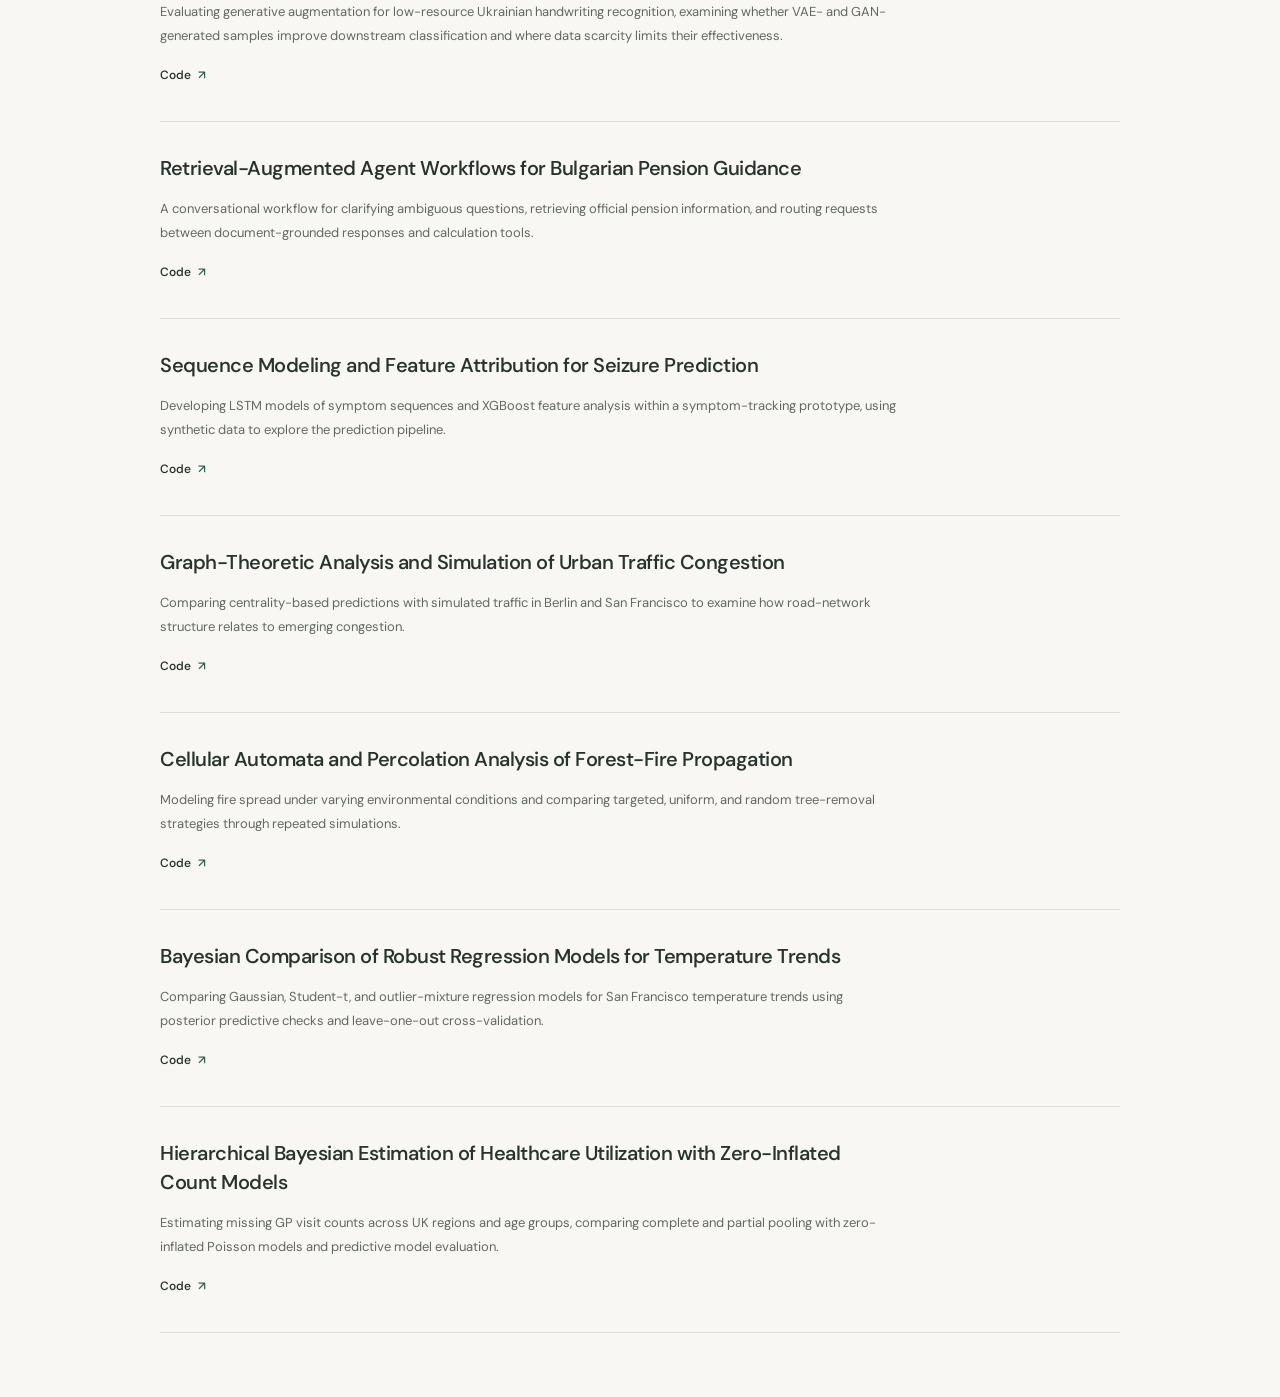
==== commit 3fb75904: "Rename projects section to Earlier projects" ====
--- a/research/index.html
+++ b/research/index.html
@@ -74,7 +74,7 @@
       </section>
 
       <section class="publications projects" id="earlier-research" aria-labelledby="projects-title">
-        <div class="section-heading"><h2 id="projects-title">Projects</h2></div>
+        <div class="section-heading"><h2 id="projects-title">Earlier projects</h2></div>
         <article class="paper" id="self-hyde">
           <div class="paper-main">
             <h3><a href="https://github.com/tanya-bas/self-hyde-rag">Self-HyDE: Self-reflective retrieval</a></h3>
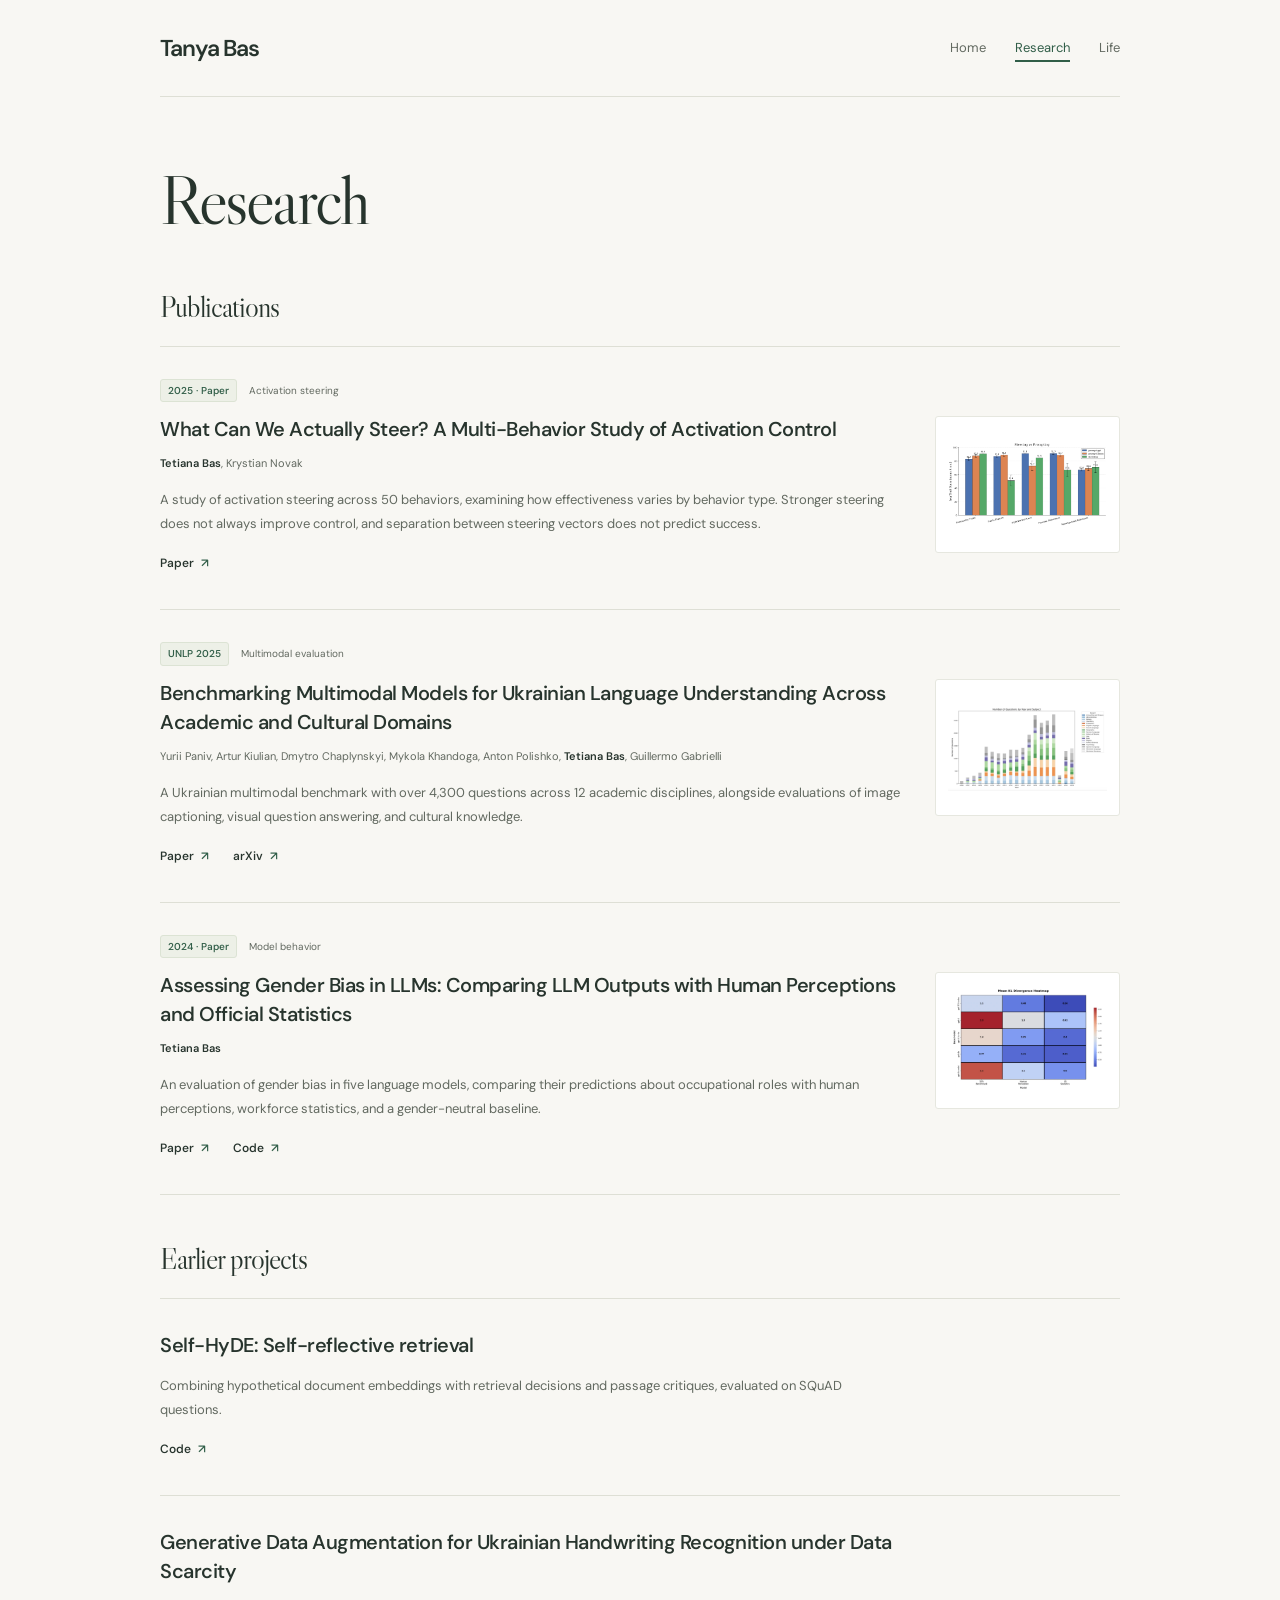
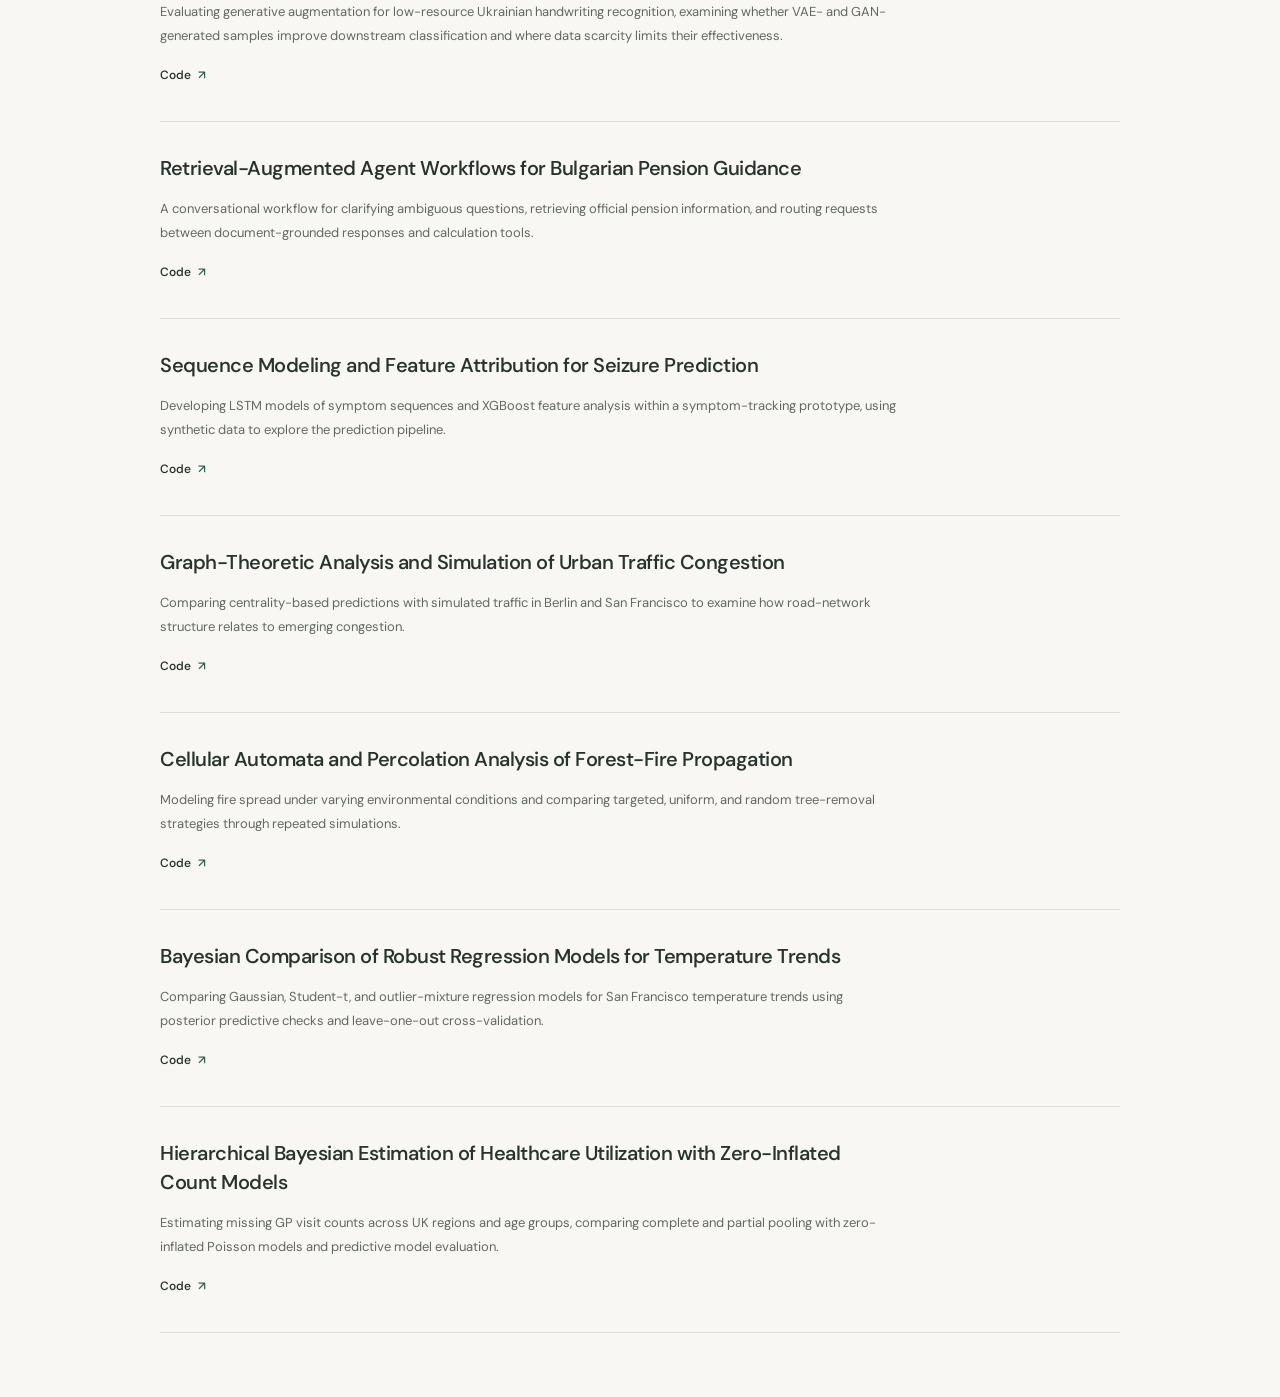
==== commit ead1d481: "Link public Life signup from site navigation" ====
--- a/research/index.html
+++ b/research/index.html
@@ -9,8 +9,8 @@
   <meta property="og:title" content="Research · Tanya Bas">
   <meta property="og:description" content="Selected research by Tanya Bas on activation steering, model evaluation, Ukrainian multimodal benchmarks, and gender bias in language models.">
   <meta property="og:type" content="website">
-  <meta property="og:url" content="https://tanya-bas.github.io/research/">
-  <link rel="canonical" href="https://tanya-bas.github.io/research/">
+  <meta property="og:url" content="https://tanyabas.com/research/">
+  <link rel="canonical" href="https://tanyabas.com/research/">
   <link rel="icon" href="../assets/favicon.svg" type="image/svg+xml">
   <link rel="preconnect" href="https://fonts.googleapis.com">
   <link rel="preconnect" href="https://fonts.gstatic.com" crossorigin>
@@ -25,6 +25,7 @@
       <nav aria-label="Main navigation">
           <a href=".././">Home</a>
           <a href="../research/" aria-current="page">Research</a>
+          <a href="/life/">Life</a>
           <!-- Restore the Writing link when the first piece is published. -->
       </nav>
     </header>
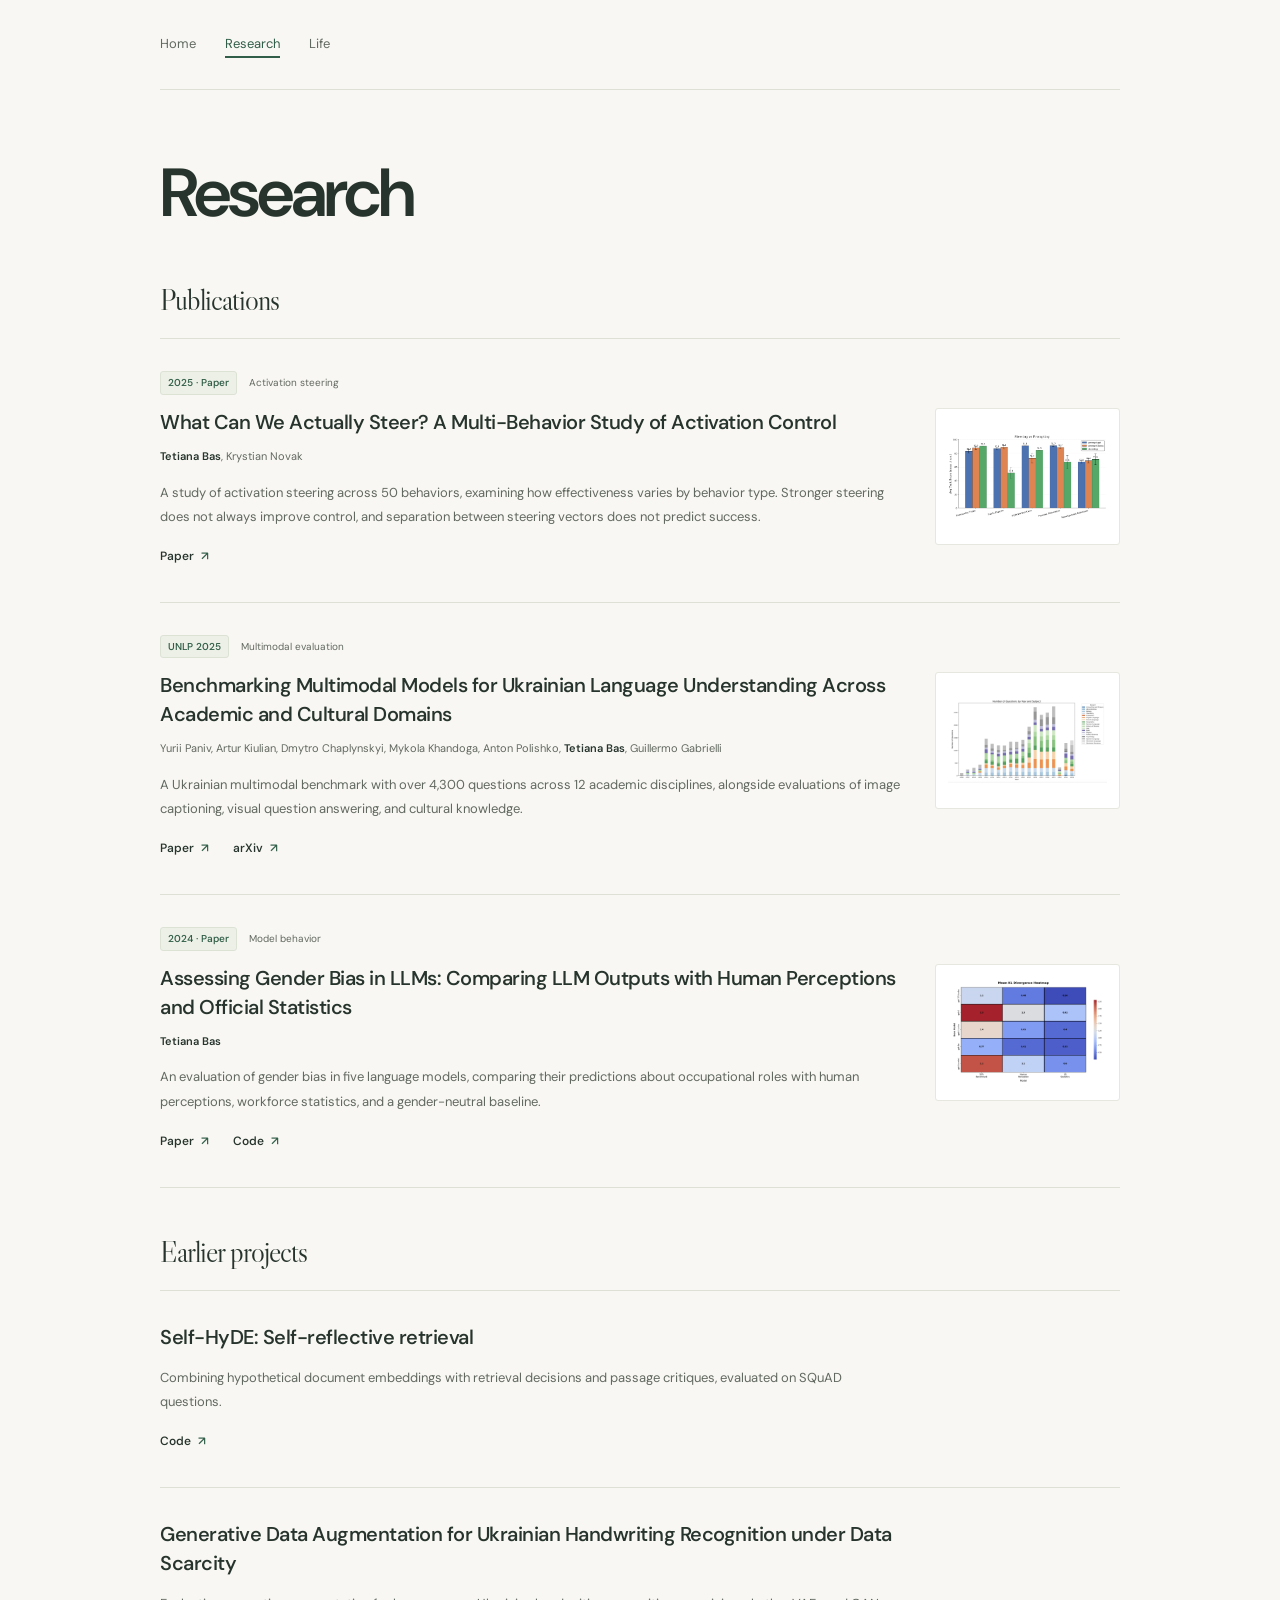
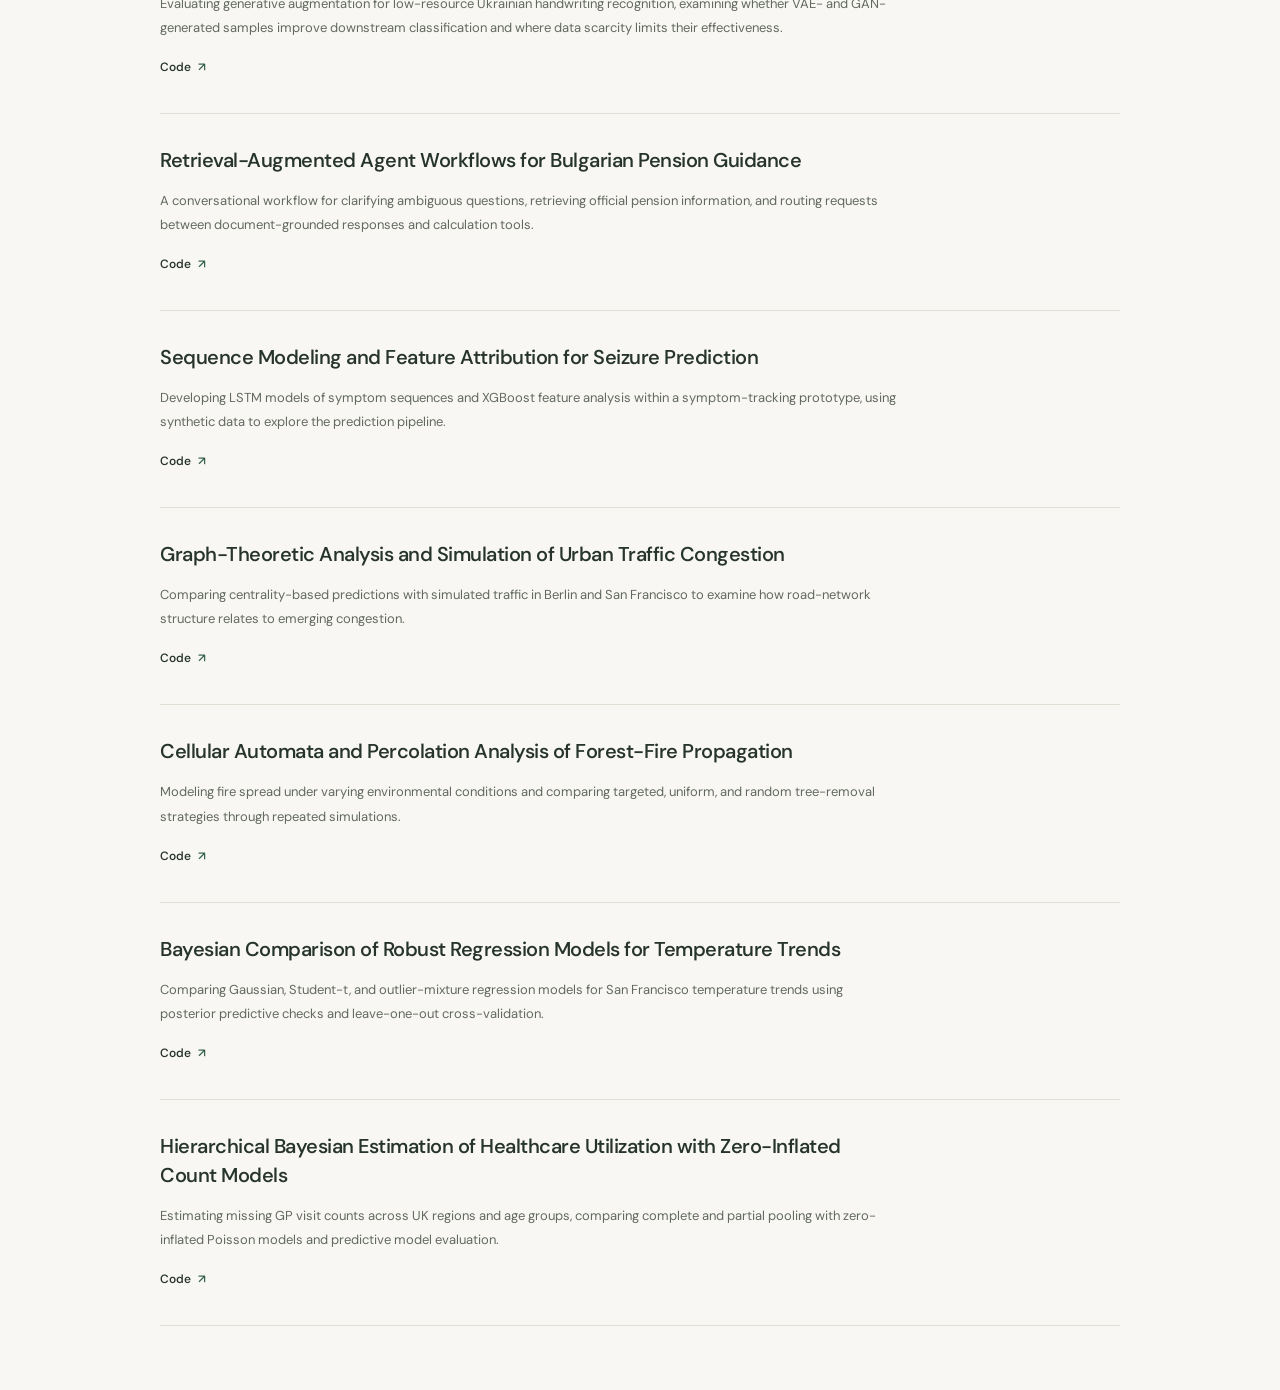
==== commit 4bd102b3: "Use left-aligned navigation across public pages" ====
--- a/research/index.html
+++ b/research/index.html
@@ -21,7 +21,6 @@
   <a class="skip-link" href="#main">Skip to content</a>
   <div class="site-shell">
     <header class="site-header">
-      <a class="wordmark" href=".././" aria-label="Tanya Bas, home">Tanya Bas</a>
       <nav aria-label="Main navigation">
           <a href=".././">Home</a>
           <a href="../research/" aria-current="page">Research</a>
--- a/assets/style.css
+++ b/assets/style.css
@@ -26,7 +26,7 @@
 img { display: block; max-width: 100%; height: auto; }
 h1, h2, h3, p, figure { margin: 0; }
 h1, h2 { font-family: var(--serif); font-weight: 400; letter-spacing: -.035em; line-height: 1.12; }
-h1 { font-size: 76px; }
+h1 { font-family: var(--sans); font-size: 76px; font-weight: 600; letter-spacing: -.045em; }
 h2 { font-size: 34px; }
 h3 { font-size: 20px; font-weight: 550; line-height: 1.45; letter-spacing: -.025em; }
 .site-shell { width: min(100% - 96px, 960px); margin: auto; min-height: 100svh; display: flex; flex-direction: column; }
@@ -42,8 +42,7 @@
   transform: translateY(-160%);
 }
 .skip-link:focus { transform: none; color: white; }
-.site-header { display: flex; align-items: center; justify-content: space-between; border-bottom: 1px solid var(--line); padding: 28px 0; }
-.wordmark { font-size: 23px; font-weight: 600; letter-spacing: -1.1px; text-decoration: none; }
+.site-header { display: flex; align-items: center; justify-content: flex-start; border-bottom: 1px solid var(--line); padding: 28px 0; }
 nav { display: flex; align-items: center; gap: 29px; font-size: 13px; }
 nav a { text-decoration: none; color: var(--muted); padding: 5px 0; }
 nav a:hover { text-decoration: underline; }
@@ -98,7 +97,6 @@
 @media (max-width: 600px) {
   .site-shell { width: calc(100% - 42px); }
   .site-header { padding: 20px 0; }
-  .wordmark { font-size: 21px; }
   nav { gap: 18px; font-size: 12px; }
   .home-intro { grid-template-columns: 1fr; gap: 30px; padding: 42px 0 40px; }
   h1 { font-size: 62px; }
